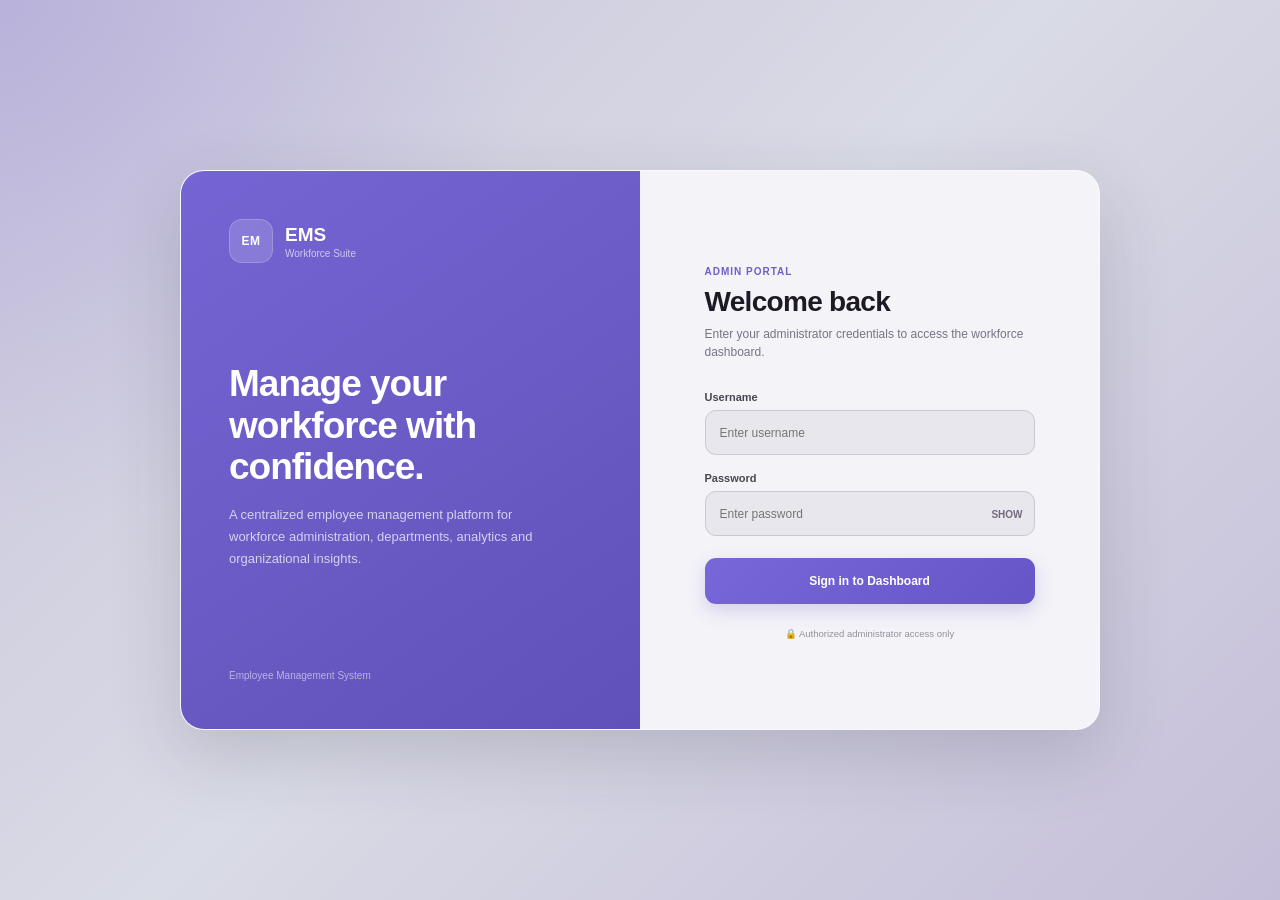
==== login.html @ 29299b4a "Add administrator login page" ====
<!DOCTYPE html>
<html lang="en">
<head>
    <meta charset="UTF-8">
    <meta name="viewport" content="width=device-width, initial-scale=1.0">

    <title>EMS | Administrator Login</title>

    <style>
        * {
            margin: 0;
            padding: 0;
            box-sizing: border-box;
        }

        body {
            min-height: 100vh;
            display: flex;
            align-items: center;
            justify-content: center;
            padding: 25px;

            font-family: Inter, "Segoe UI", Arial, sans-serif;

            background:
                radial-gradient(
                    circle at top left,
                    rgba(118, 103, 216, 0.20),
                    transparent 34%
                ),
                linear-gradient(
                    135deg,
                    #c9c4db 0%,
                    #d9dbe5 48%,
                    #c5bed9 100%
                );

            color: #211f2b;
        }

        .login-container {
            width: 100%;
            max-width: 920px;
            min-height: 560px;

            display: grid;
            grid-template-columns: 1fr 1fr;

            overflow: hidden;

            background: #f4f3f8;
            border: 1px solid rgba(255, 255, 255, 0.5);
            border-radius: 24px;

            box-shadow:
                0 25px 70px rgba(47, 42, 65, 0.18);
        }

        /* LEFT */

        .login-brand {
            position: relative;

            display: flex;
            flex-direction: column;
            justify-content: space-between;

            padding: 48px;

            background:
                linear-gradient(
                    145deg,
                    #7565d4 0%,
                    #5f51b7 100%
                );

            color: white;
        }

        .brand {
            display: flex;
            align-items: center;
            gap: 12px;
        }

        .brand-logo {
            width: 44px;
            height: 44px;

            display: flex;
            align-items: center;
            justify-content: center;

            background: rgba(255, 255, 255, 0.16);
            border: 1px solid rgba(255, 255, 255, 0.18);

            border-radius: 13px;

            font-size: 12px;
            font-weight: 800;
            letter-spacing: 0.5px;
        }

        .brand h2 {
            font-size: 19px;
        }

        .brand span {
            display: block;
            margin-top: 2px;

            color: rgba(255, 255, 255, 0.65);
            font-size: 10px;
        }

        .brand-content h1 {
            max-width: 320px;

            margin-bottom: 16px;

            font-size: 37px;
            line-height: 1.12;
            letter-spacing: -1px;
        }

        .brand-content p {
            max-width: 320px;

            color: rgba(255, 255, 255, 0.72);

            font-size: 13px;
            line-height: 1.7;
        }

        .brand-footer {
            color: rgba(255, 255, 255, 0.55);
            font-size: 10px;
        }

        /* RIGHT */

        .login-form-area {
            display: flex;
            align-items: center;
            justify-content: center;

            padding: 55px;
        }

        .login-form-wrapper {
            width: 100%;
            max-width: 330px;
        }

        .login-label {
            display: inline-block;

            margin-bottom: 9px;

            color: #705fc8;

            font-size: 10px;
            font-weight: 800;
            letter-spacing: 1px;
        }

        .login-form-wrapper h2 {
            margin-bottom: 7px;

            color: #1d1a25;

            font-size: 28px;
            letter-spacing: -0.7px;
        }

        .login-subtitle {
            margin-bottom: 30px;

            color: #777483;

            font-size: 12px;
            line-height: 1.5;
        }

        .form-group {
            margin-bottom: 17px;
        }

        .form-group label {
            display: block;

            margin-bottom: 7px;

            color: #494551;

            font-size: 11px;
            font-weight: 650;
        }

        .form-group input {
            width: 100%;
            height: 45px;

            padding: 0 14px;

            outline: none;

            background: #e8e7ed;
            border: 1px solid #cac8d2;
            border-radius: 11px;

            color: #292631;
            font-size: 12px;

            transition: 0.2s ease;
        }

        .form-group input:focus {
            background: #efedf4;
            border-color: #8272d8;

            box-shadow:
                0 0 0 3px rgba(118, 103, 216, 0.11);
        }

        .password-wrapper {
            position: relative;
        }

        .password-wrapper input {
            padding-right: 65px;
        }

        .show-password {
            position: absolute;
            right: 12px;
            top: 50%;

            transform: translateY(-50%);

            border: none;
            background: transparent;

            color: #716a7d;

            font-size: 10px;
            font-weight: 700;

            cursor: pointer;
        }

        .login-btn {
            width: 100%;
            height: 46px;

            margin-top: 5px;

            border: none;
            border-radius: 11px;

            background:
                linear-gradient(
                    135deg,
                    #7867d9,
                    #6655c6
                );

            color: white;

            font-size: 12px;
            font-weight: 700;

            cursor: pointer;

            box-shadow:
                0 7px 18px rgba(103, 86, 197, 0.22);

            transition: 0.2s ease;
        }

        .login-btn:hover {
            transform: translateY(-1px);

            box-shadow:
                0 10px 24px rgba(103, 86, 197, 0.28);
        }

        .login-error {
            display: none;

            margin-top: 13px;
            padding: 10px 12px;

            background: #f8e5e8;
            border: 1px solid #eccbd0;
            border-radius: 9px;

            color: #b34f5c;

            font-size: 10px;
        }

        .secure-message {
            margin-top: 24px;

            color: #93909c;

            font-size: 9.5px;
            text-align: center;
        }

        @media (max-width: 760px) {

            .login-container {
                max-width: 440px;
                grid-template-columns: 1fr;
            }

            .login-brand {
                min-height: 230px;
                padding: 30px;
            }

            .brand-content h1 {
                margin-top: 40px;
                font-size: 27px;
            }

            .brand-footer {
                display: none;
            }

            .login-form-area {
                padding: 40px 30px;
            }
        }
    </style>
</head>

<body>

    <div class="login-container">

        <section class="login-brand">

            <div class="brand">
                <div class="brand-logo">
                    EM
                </div>

                <div>
                    <h2>EMS</h2>
                    <span>Workforce Suite</span>
                </div>
            </div>


            <div class="brand-content">
                <h1>
                    Manage your workforce with confidence.
                </h1>

                <p>
                    A centralized employee management platform
                    for workforce administration, departments,
                    analytics and organizational insights.
                </p>
            </div>


            <div class="brand-footer">
                Employee Management System
            </div>

        </section>


        <section class="login-form-area">

            <div class="login-form-wrapper">

                <span class="login-label">
                    ADMIN PORTAL
                </span>

                <h2>Welcome back</h2>

                <p class="login-subtitle">
                    Enter your administrator credentials to
                    access the workforce dashboard.
                </p>


                <form id="loginForm">

                    <div class="form-group">
                        <label for="username">
                            Username
                        </label>

                        <input
                            type="text"
                            id="username"
                            placeholder="Enter username"
                            autocomplete="username"
                            required
                        >
                    </div>


                    <div class="form-group">

                        <label for="password">
                            Password
                        </label>

                        <div class="password-wrapper">

                            <input
                                type="password"
                                id="password"
                                placeholder="Enter password"
                                autocomplete="current-password"
                                required
                            >

                            <button
                                type="button"
                                class="show-password"
                                id="showPassword"
                            >
                                SHOW
                            </button>

                        </div>

                    </div>


                    <button
                        type="submit"
                        class="login-btn"
                    >
                        Sign in to Dashboard
                    </button>


                    <div
                        class="login-error"
                        id="loginError"
                    >
                        Invalid username or password.
                    </div>

                </form>


                <p class="secure-message">
                    🔒 Authorized administrator access only
                </p>

            </div>

        </section>

    </div>


    <script>

        const loginForm =
            document.querySelector("#loginForm");

        const username =
            document.querySelector("#username");

        const password =
            document.querySelector("#password");

        const loginError =
            document.querySelector("#loginError");

        const showPassword =
            document.querySelector("#showPassword");


        showPassword.addEventListener(
            "click",
            function () {

                if (password.type === "password") {

                    password.type = "text";
                    showPassword.innerText = "HIDE";

                } else {

                    password.type = "password";
                    showPassword.innerText = "SHOW";
                }
            }
        );


        loginForm.addEventListener(
            "submit",
            function (event) {

                event.preventDefault();

                const enteredUsername =
                    username.value.trim();

                const enteredPassword =
                    password.value;


                if (
                    enteredUsername === "admin" &&
                    enteredPassword === "admin123"
                ) {

                    sessionStorage.setItem(
                        "emsLoggedIn",
                        "true"
                    );

                    window.location.href =
                        "index.html";

                } else {

                    loginError.style.display =
                        "block";
                }
            }
        );

    </script>

</body>
</html>
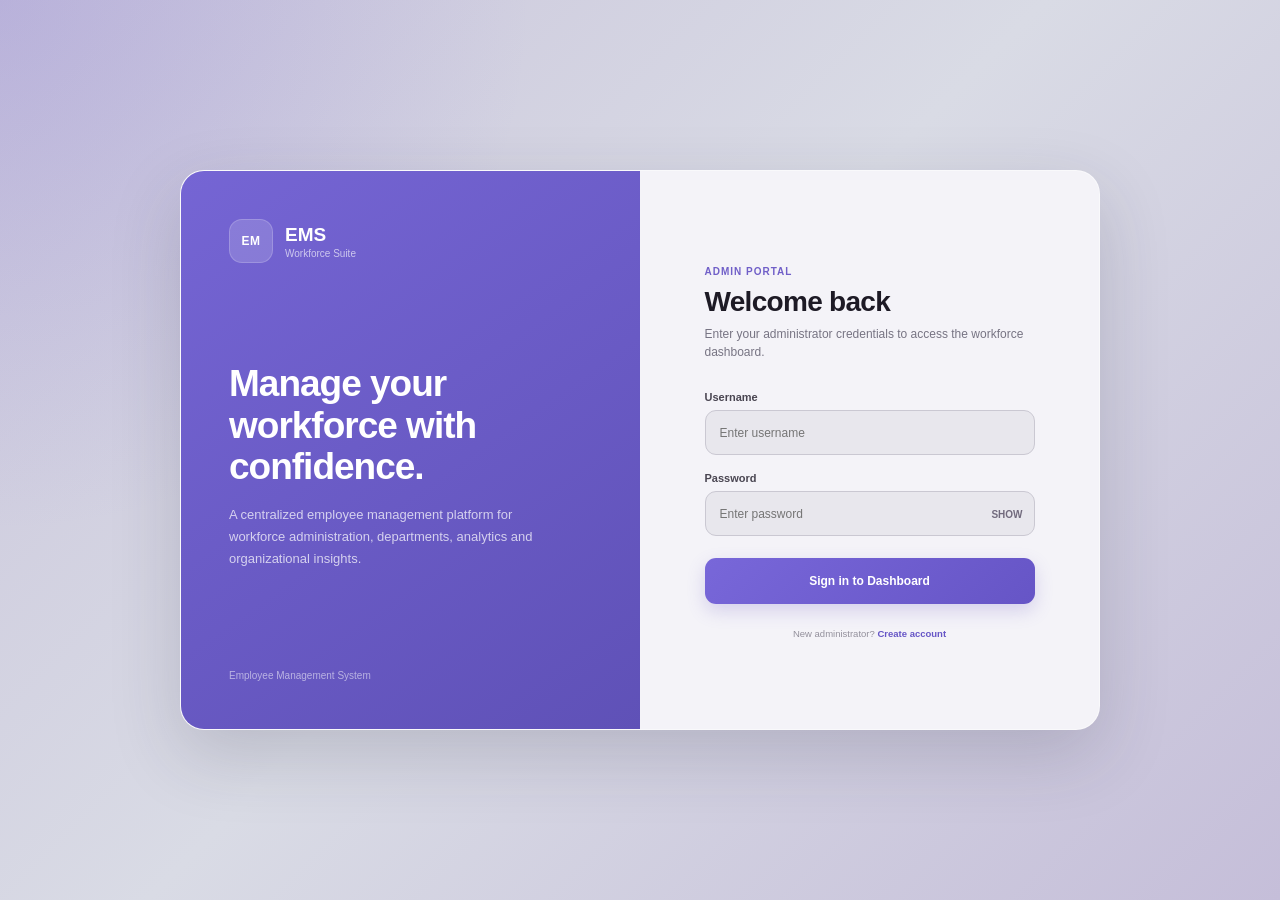
==== commit ab8bc6de: "Add admin registration and improve employees dashboard" ====
--- a/login.html
+++ b/login.html
@@ -455,9 +455,19 @@
                 </form>
 
 
-                <p class="secure-message">
-                    🔒 Authorized administrator access only
-                </p>
+               <p class="secure-message">
+    New administrator?
+    <a
+        href="register.html"
+        style="
+            color:#6655c6;
+            font-weight:700;
+            text-decoration:none;
+        "
+    >
+        Create account
+    </a>
+</p>
 
             </div>
 
@@ -502,7 +512,7 @@
         );
 
 
-        loginForm.addEventListener(
+                loginForm.addEventListener(
             "submit",
             function (event) {
 
@@ -514,17 +524,35 @@
                 const enteredPassword =
                     password.value;
 
-
-                if (
-                    enteredUsername === "admin" &&
-                    enteredPassword === "admin123"
-                ) {
+                const admins =
+                    JSON.parse(
+                        localStorage.getItem("emsAdmins")
+                    ) || [];
+
+                const matchedAdmin =
+                    admins.find(
+                        admin =>
+                            admin.username === enteredUsername &&
+                            admin.password === enteredPassword
+                    );
+
+                if (matchedAdmin) {
 
                     sessionStorage.setItem(
                         "emsLoggedIn",
                         "true"
                     );
 
+                    sessionStorage.setItem(
+                        "emsAdminName",
+                        matchedAdmin.fullName
+                    );
+
+                    sessionStorage.setItem(
+                        "emsAdminUsername",
+                        matchedAdmin.username
+                    );
+
                     window.location.href =
                         "index.html";
 
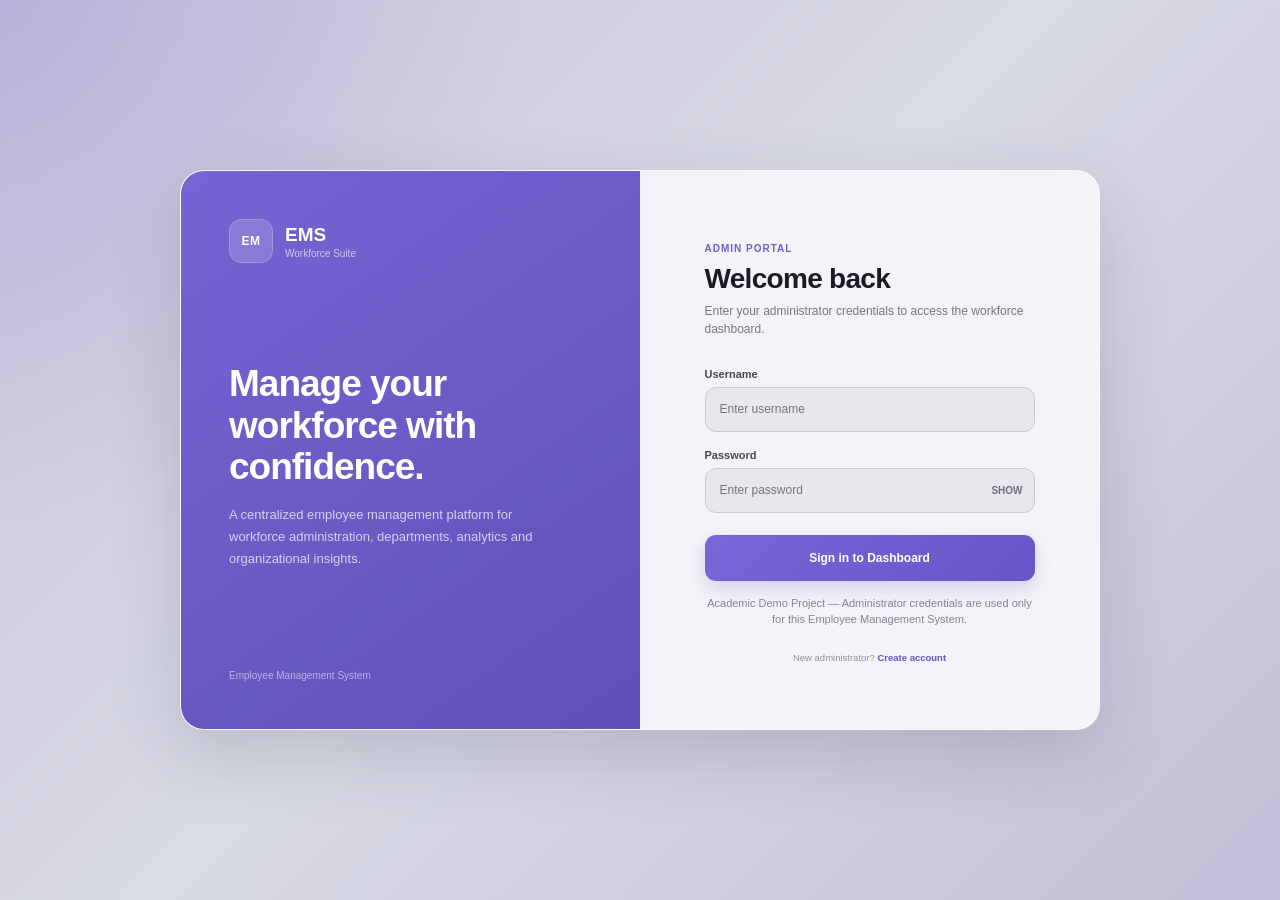
==== commit 6d1e9cce: "Clarify academic demo login page" ====
--- a/login.html
+++ b/login.html
@@ -334,6 +334,14 @@
                 padding: 40px 30px;
             }
         }
+        .demo-notice {
+    margin-top: 14px;
+    text-align: center;
+    font-size: 11px;
+    line-height: 1.5;
+    color: #85818f;
+    max-width: 330px;
+}
     </style>
 </head>
 
@@ -443,7 +451,9 @@
                     >
                         Sign in to Dashboard
                     </button>
-
+<p class="demo-notice">
+    Academic Demo Project — Administrator credentials are used only for this Employee Management System.
+</p>
 
                     <div
                         class="login-error"
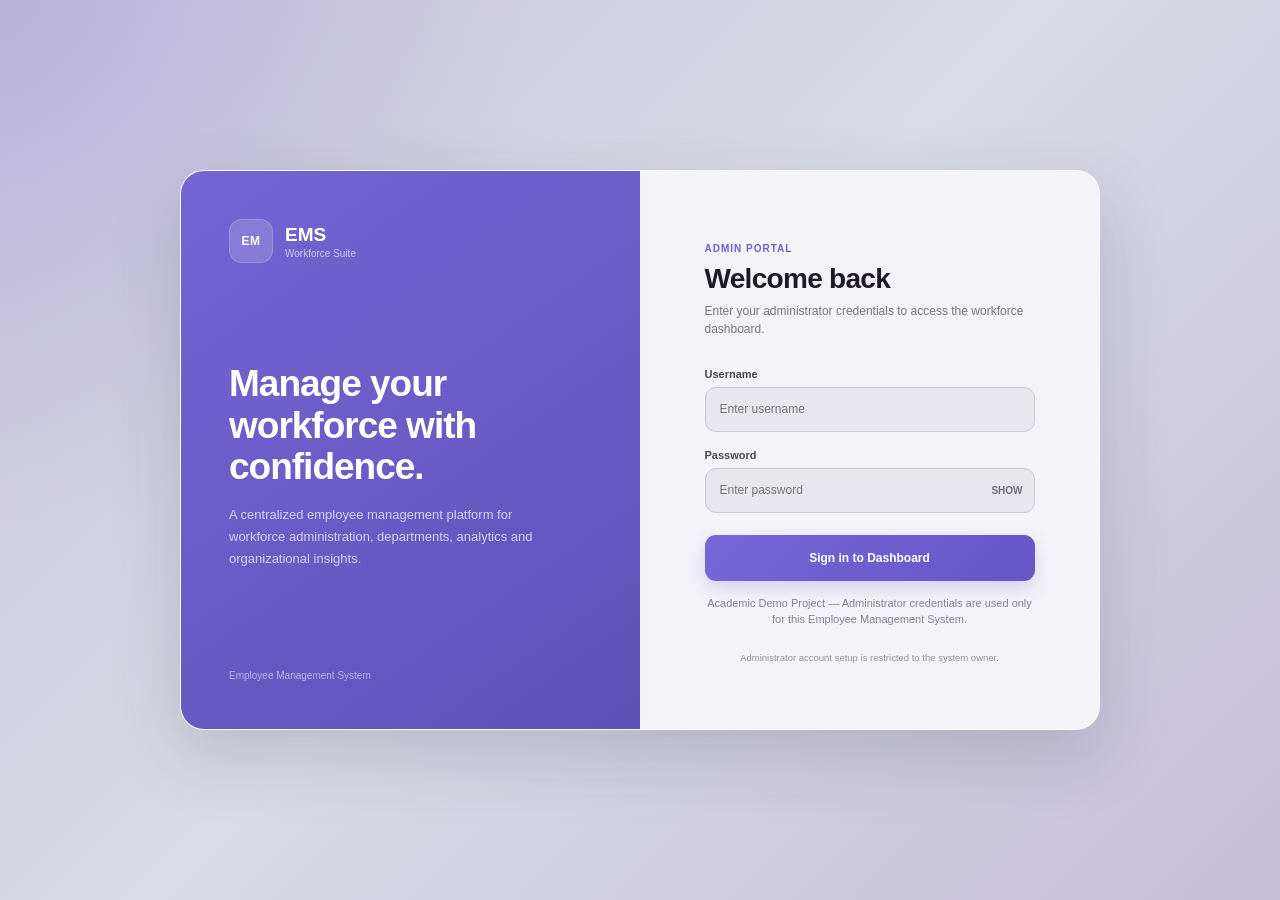
==== commit 6642a443: "Fix authentication and security issues" ====
--- a/login.html
+++ b/login.html
@@ -459,24 +459,14 @@
                         class="login-error"
                         id="loginError"
                     >
-                        Invalid username or password.
+                        Unable to sign in.
                     </div>
 
                 </form>
 
 
                <p class="secure-message">
-    New administrator?
-    <a
-        href="register.html"
-        style="
-            color:#6655c6;
-            font-weight:700;
-            text-decoration:none;
-        "
-    >
-        Create account
-    </a>
+    Administrator account setup is restricted to the system owner.
 </p>
 
             </div>
@@ -503,6 +493,10 @@
         const showPassword =
             document.querySelector("#showPassword");
 
+        function showLoginError(message) {
+            loginError.textContent = message;
+            loginError.style.display = "block";
+        }
 
         showPassword.addEventListener(
             "click",
@@ -524,53 +518,73 @@
 
                 loginForm.addEventListener(
             "submit",
-            function (event) {
+                    async function (event) {
 
                 event.preventDefault();
 
-                const enteredUsername =
-                    username.value.trim();
-
-                const enteredPassword =
-                    password.value;
-
-                const admins =
-                    JSON.parse(
-                        localStorage.getItem("emsAdmins")
-                    ) || [];
-
-                const matchedAdmin =
-                    admins.find(
-                        admin =>
-                            admin.username === enteredUsername &&
-                            admin.password === enteredPassword
-                    );
-
-                if (matchedAdmin) {
-
-                    sessionStorage.setItem(
-                        "emsLoggedIn",
-                        "true"
-                    );
-
-                    sessionStorage.setItem(
-                        "emsAdminName",
-                        matchedAdmin.fullName
-                    );
-
-                    sessionStorage.setItem(
-                        "emsAdminUsername",
-                        matchedAdmin.username
-                    );
-
-                    window.location.href =
-                        "index.html";
-
-                } else {
-
-                    loginError.style.display =
-                        "block";
+                loginError.style.display = "none";
+
+                let csrfToken;
+                try {
+                    const csrfResponse = await fetch("/api/auth/csrf", {
+                        credentials: "same-origin"
+                    });
+                    if (!csrfResponse.ok) {
+                        showLoginError("Secure sign-in could not be initialized. Please try again later.");
+                        return;
+                    }
+
+                    const csrfCookie = document.cookie
+                        .split(";")
+                        .map(part => part.trim())
+                        .find(part => part.startsWith("XSRF-TOKEN="));
+                    csrfToken = csrfCookie
+                        ? decodeURIComponent(csrfCookie.substring("XSRF-TOKEN=".length))
+                        : "";
+                    if (!csrfToken) {
+                        showLoginError("Secure sign-in could not be initialized. Please try again later.");
+                        return;
+                    }
+                } catch (error) {
+                    showLoginError("Secure sign-in could not be initialized. Please try again later.");
+                    return;
                 }
+
+                let response;
+                try {
+                    response = await fetch("/api/auth/login", {
+                        method: "POST",
+                        credentials: "same-origin",
+                        headers: {
+                            "Content-Type": "application/x-www-form-urlencoded;charset=UTF-8",
+                            "X-XSRF-TOKEN": csrfToken
+                        },
+                        body: new URLSearchParams({
+                            username: username.value.trim(),
+                            password: password.value
+                        })
+                    });
+                } catch (error) {
+                    showLoginError("Unable to reach the sign-in service. Check your connection and try again.");
+                    return;
+                }
+
+                if (response.status === 401) {
+                    showLoginError("Invalid username or password.");
+                    return;
+                }
+
+                if (response.status === 429) {
+                    showLoginError("Too many sign-in attempts. Please wait before trying again.");
+                    return;
+                }
+
+                if (!response.ok) {
+                    showLoginError("Sign-in is temporarily unavailable. Please try again later.");
+                    return;
+                }
+
+                window.location.href = "index.html";
             }
         );
 
